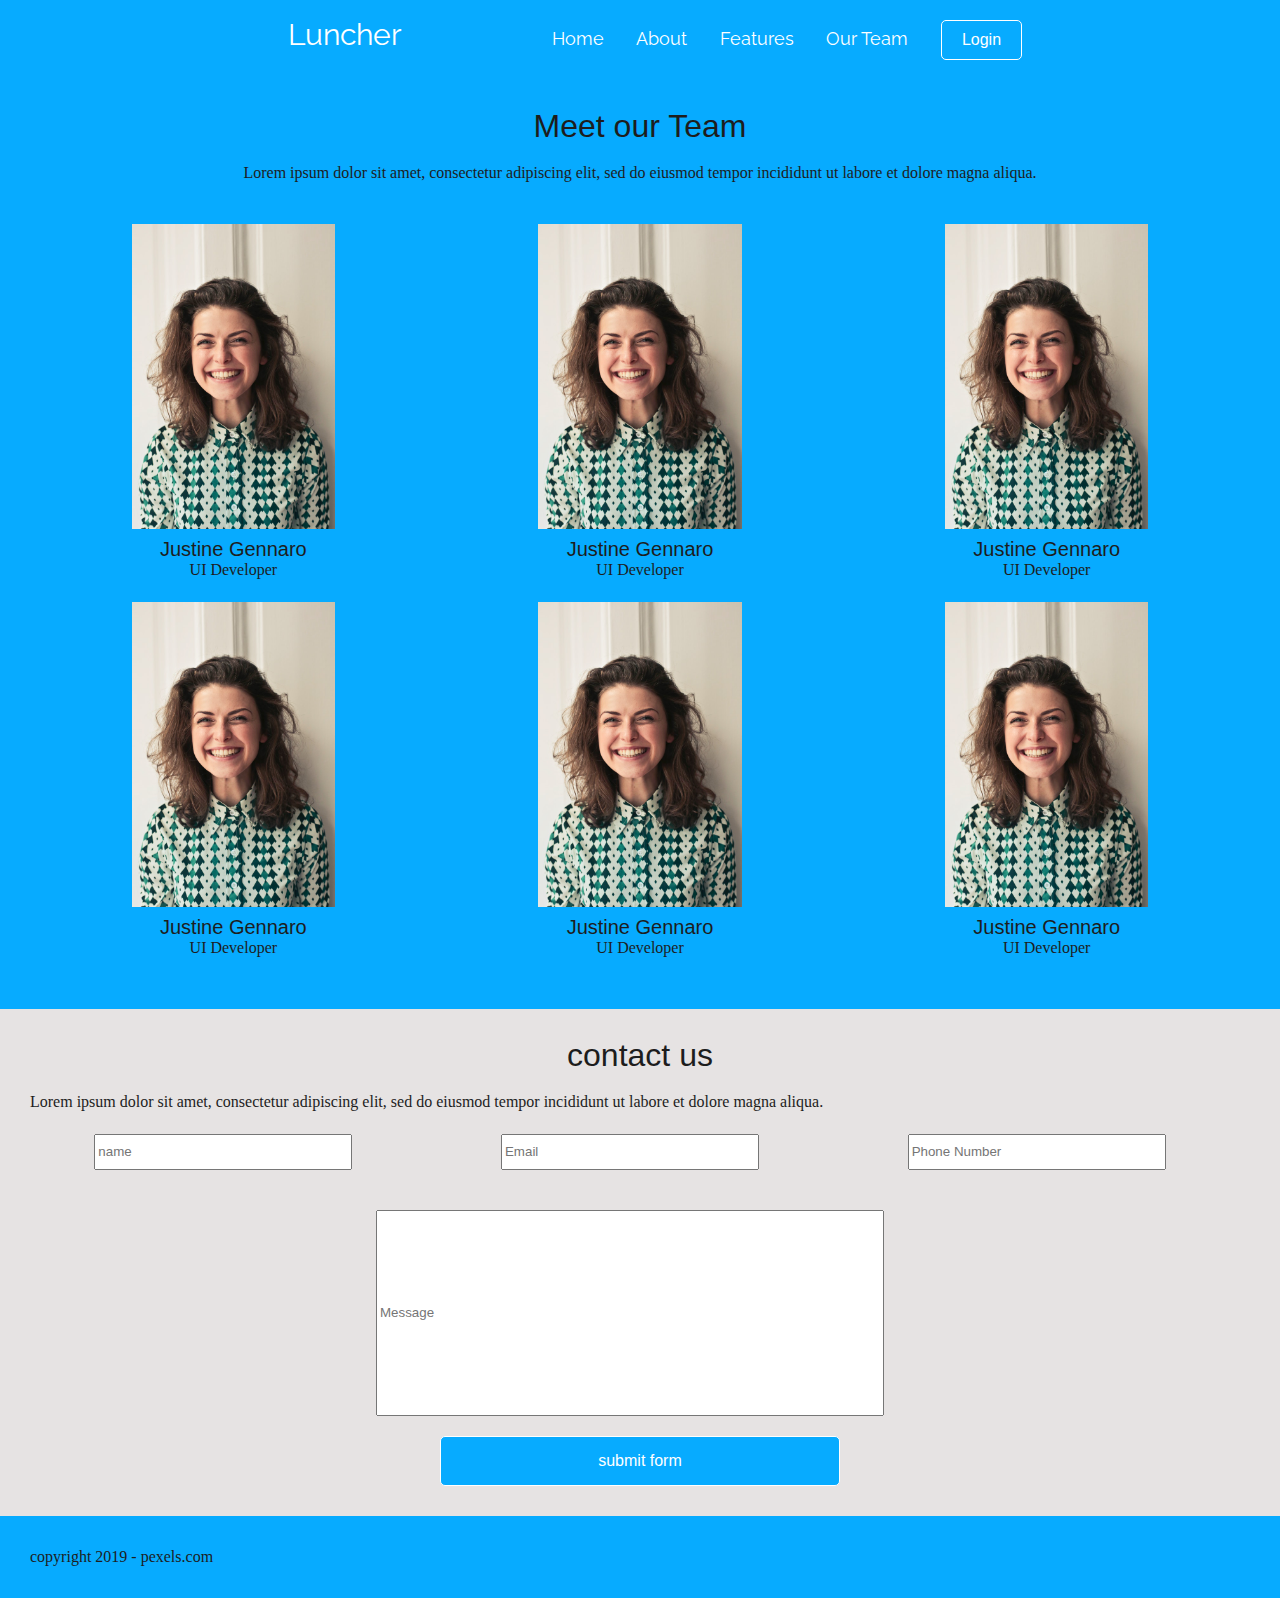
==== team.html @ 5f14edc3 "created the team.html file" ====
<!DOCTYPE html>
<html>
 <head>
    <title>Luncher</title>
    <meta charset="utf-8">
    <meta name="viewport" content="width=device-width, initial-scale=1.0">
    <link href = 'css/index.css' rel='stylesheet'>
    <style>
        @import url('https://fonts.googleapis.com/css?family=Raleway&display=swap');
     </style>
</head>

 <body>

    <div class="container">
            <div class="navigation">
                <!-- <div class="icon500"> -->
                    <a href="#"><img class="menu-icon" src="img/menu.png" alt=""/></a>
                    <h1>Luncher</h1> 
                <!-- </div> -->
                <div class="nav-links">
                    <a href="index.html">Home</a>
                    <a href="#">About</a>
                    <a href="#">Features</a>
                    <a href="#">Our Team</a>
                    <button class="button">Login</button>
                </div>
            </div>  


            <section class="team-container">
                <div class="team-header">
                    <h2>Meet our Team</h2>
                    <p>Lorem ipsum dolor sit amet, consectetur adipiscing elit, sed do eiusmod tempor incididunt ut labore et dolore magna aliqua.</p>
                </div>
                <div class="team-content">
                    <div class="team">
                        <div class="team-1">
                            <img src = "img/teamSample.jpg">
                            <h4>Justine Gennaro</h4>
                            <p>UI Developer</p>
                        </div>
                        <div class="team-2">
                            <img src = "img/teamSample.jpg">
                            <h4>Justine Gennaro</h4>
                            <p>UI Developer</p>
                        </div>
                        <div class="team-3">
                            <img src = "img/teamSample.jpg">
                            <h4>Justine Gennaro</h4>
                            <p>UI Developer</p>
                        </div>
                    </div>
                    <div class="team"> 
                        <div class="team-1">
                            <img src = "img/teamSample.jpg">
                            <h4>Justine Gennaro</h4>
                            <p>UI Developer</p>
                        </div>
                        <div class="team-2">
                            <img src = "img/teamSample.jpg">
                            <h4>Justine Gennaro</h4>
                            <p>UI Developer</p>
                        </div>
                        <div class="team-3">
                            <img src = "img/teamSample.jpg">
                            <h4>Justine Gennaro</h4>
                            <p>UI Developer</p>
                        </div>              
                    </div>
                </div>
            </section>



            <section class="contact-container">
                <div class="contact-text">
                    <h2>contact us</h2>
                    <p>Lorem ipsum dolor sit amet, consectetur adipiscing elit, sed do eiusmod tempor incididunt ut labore et dolore magna aliqua.</p>
                </div>
                <form class="contact-form">
                    <div class="info">
                        <input type="text" name="name" placeholder="name">
                        <input type="text" name="email" placeholder="Email">
                        <input type="text" name="phone-number" placeholder="Phone Number">
                    </div>
                    <div class="message">
                        <input type="text" name="message" placeholder="Message">
                    </div>
                    <div class="btn-div">
                        <button class = "submit-form-btn">submit form</button>
                    </div>
                </form>
            </section>

            <footer>
                <p>copyright 2019 - pexels.com</p>
            </footer>
    </div>
    
</body>
</html>
---- css/index.css ----
/* http://meyerweb.com/eric/tools/css/reset/ 
   v2.0 | 20110126
   License: none (public domain)
*/
html,
body,
div,
span,
applet,
object,
iframe,
h1,
h2,
h3,
h4,
h5,
h6,
p,
blockquote,
pre,
a,
abbr,
acronym,
address,
big,
cite,
code,
del,
dfn,
em,
img,
ins,
kbd,
q,
s,
samp,
small,
strike,
strong,
sub,
sup,
tt,
var,
b,
u,
i,
center,
dl,
dt,
dd,
ol,
ul,
li,
fieldset,
form,
label,
legend,
table,
caption,
tbody,
tfoot,
thead,
tr,
th,
td,
article,
aside,
canvas,
details,
embed,
figure,
figcaption,
footer,
header,
hgroup,
menu,
nav,
output,
ruby,
section,
summary,
time,
mark,
audio,
video {
  margin: 0;
  padding: 0;
  border: 0;
  font-size: 100%;
  font: inherit;
  vertical-align: baseline;
}
/* HTML5 display-role reset for older browsers */
article,
aside,
details,
figcaption,
figure,
footer,
header,
hgroup,
menu,
nav,
section {
  display: block;
}
body {
  line-height: 1;
}
ol,
ul {
  list-style: none;
}
blockquote,
q {
  quotes: none;
}
blockquote:before,
blockquote:after,
q:before,
q:after {
  content: '';
  content: none;
}
table {
  border-collapse: collapse;
  border-spacing: 0;
}
html {
  font-size: 62.5%;
}
body {
  font-family: 'PT Serif', serif;
}
h1,
h2,
h3,
h4,
h5 {
  font-family: 'Russo One', sans-serif;
  font-size: 16px;
}
h2 {
  font-size: 3.2rem;
}
h3 {
  font-size: 2.8rem;
}
p {
  font-size: 1.6rem;
  line-height: 1.4;
}
img {
  max-width: 100%;
  height: auto;
}
.container {
  width: 100%;
  margin: 0 auto;
}
.navigation {
  display: flex;
  flex-direction: row;
  justify-content: center;
  background-color: #07abff;
  padding: 20px;
}
.navigation .menu-icon {
  display: none;
}
.navigation h1 {
  font-family: 'Raleway', sans-serif;
  color: white;
  font-size: 3rem;
  padding-right: 15rem;
}
.navigation a {
  font-family: 'Raleway', sans-serif;
  color: white;
  text-decoration: none;
  padding-right: 3rem;
  font-size: 1.8rem;
}
.navigation .button {
  background-color: #07abff;
  padding: 10px 20px 10px 20px;
  color: white;
  cursor: pointer;
  font-size: 1.6rem;
  border: 1px solid white;
  border-radius: 5px;
}
@media (max-width: 768px) {
  .navigation {
    display: flex;
    flex-direction: column;
    justify-content: center;
    align-items: center;
  }
  .navigation h1 {
    padding-right: 0;
    padding-bottom: 20px;
  }
}
@media (max-width: 500px) {
  .navigation a {
    padding-right: 0;
  }
  .navigation .nav-links {
    display: none;
  }
  .navigation .menu-icon {
    display: inline;
  }
  .navigation .icon500 {
    display: flex;
    flex-direction: row;
    justify-content: space-evenly;
  }
  .navigation h1 {
    padding-bottom: 0;
  }
}
.header {
  background-color: #E6E3E3;
  display: flex;
  flex-direction: row;
  padding: 3rem;
}
.header .header-content {
  text-align: center;
}
.header .header-content h2 {
  padding: 50px 0 40px 0;
}
.header .header-content button {
  background-color: #07abff;
  padding: 10px 20px 10px 20px;
  color: white;
  cursor: pointer;
  font-size: 1.6rem;
  border: 1px solid white;
  border-radius: 5px;
  margin-top: 40px;
}
.header img {
  max-width: 100%;
  justify-content: center;
}
@media (max-width: 500px) {
  .header {
    display: flex;
    flex-direction: column-reverse;
  }
}
.features {
  background-color: #07abff;
  padding: 3rem;
  color: #1D1D1D;
}
.features .features-heading {
  text-align: center;
  padding-bottom: 4rem;
}
.features .features-heading h2 {
  padding-bottom: 2rem;
}
.features .box-features {
  display: flex;
  flex-direction: row;
  justify-content: space-evenly;
}
.features .box-features h3 {
  padding-bottom: 2rem;
  text-align: center;
}
.features .box-features img {
  display: block;
  max-width: 50%;
  margin-left: auto;
  margin-right: auto;
  margin-bottom: 2rem;
}
.features .box-features .box-features-1,
.features .box-features .box-features-2 {
  padding-right: 1.7rem;
  text-align: justify;
}
@media (max-width: 500px) {
  .features .box-features {
    display: flex;
    flex-direction: column;
  }
}
.about {
  padding: 3rem;
  display: flex;
  flex-direction: row;
  background-color: #E6E3E3;
}
.about .about-content {
  text-align: center;
  padding-left: 2rem;
}
.about h2 {
  padding: 2rem 0 2rem 0;
  text-align: center;
}
.about button {
  background-color: #07abff;
  padding: 10px 20px 10px 20px;
  color: white;
  cursor: pointer;
  font-size: 1.6rem;
  border: 1px solid white;
  border-radius: 5px;
  margin-top: 2rem;
}
.about p {
  text-align: left;
  flex-wrap: wrap;
}
.about img {
  margin-top: 2rem;
}
@media (max-width: 500px) {
  .about {
    display: flex;
    flex-direction: column;
  }
}
.team-container {
  padding: 3rem;
  background-color: #07abff;
  color: #1D1D1D;
}
.team-container .team-header {
  text-align: center;
  padding-bottom: 4rem;
}
.team-container .team-header h2 {
  padding-bottom: 2rem;
}
.team-container .team-content .team {
  display: flex;
  flex-direction: row;
  justify-content: space-evenly;
}
.team-container .team-content .team img {
  max-width: 50%;
  display: block;
  margin-left: auto;
  margin-right: auto;
}
.team-container .team-content .team h4 {
  padding-top: 1rem;
  font-size: 20px;
  text-align: center;
}
.team-container .team-content .team p {
  padding-bottom: 2rem;
  text-align: center;
}
.team-container .team-content .team-1 {
  justify-content: center;
}
.subscribe-container {
  padding: 3rem;
  display: flex;
  flex-direction: row;
  background-color: #E6E3E3;
  color: #1D1D1D;
  justify-content: space-around;
  border-bottom: 2px dashed lightblue;
}
.subscribe-container p {
  padding-top: 1rem;
}
.subscribe-container button {
  background-color: #07abff;
  padding: 10px 20px 10px 20px;
  color: white;
  cursor: pointer;
  font-size: 1.6rem;
  border: 1px solid white;
  border-radius: 5px;
}
.subscribe-container input {
  width: 200px;
  height: 30px;
  margin-right: 2rem;
}
.contact-container {
  padding: 3rem;
  background-color: #E6E3E3;
  color: #1D1D1D;
}
.contact-container h2 {
  text-align: center;
  padding-bottom: 2rem;
}
.contact-container .contact-form .info {
  display: flex;
  flex-direction: row;
  justify-content: space-around;
}
.contact-container .contact-form .message {
  text-align: center;
}
.contact-container .contact-form .message input {
  width: 500px;
  height: 200px;
}
.contact-container .contact-form input {
  margin: 20px 0 20px 0;
  width: 250px;
  height: 30px;
  margin-right: 2rem;
}
.contact-container .contact-form .btn-div {
  text-align: center;
}
.contact-container .contact-form .btn-div .submit-form-btn {
  background-color: #07abff;
  padding: 10px 20px 10px 20px;
  color: white;
  cursor: pointer;
  font-size: 1.6rem;
  border: 1px solid white;
  border-radius: 5px;
  width: 400px;
  height: 50px;
}
@media (max-width: 768px) {
  .contact-container .contact-form .message input {
    width: 300px;
    height: 200px;
  }
}
footer {
  padding: 3rem;
  background-color: #07abff;
  color: #1D1D1D;
}
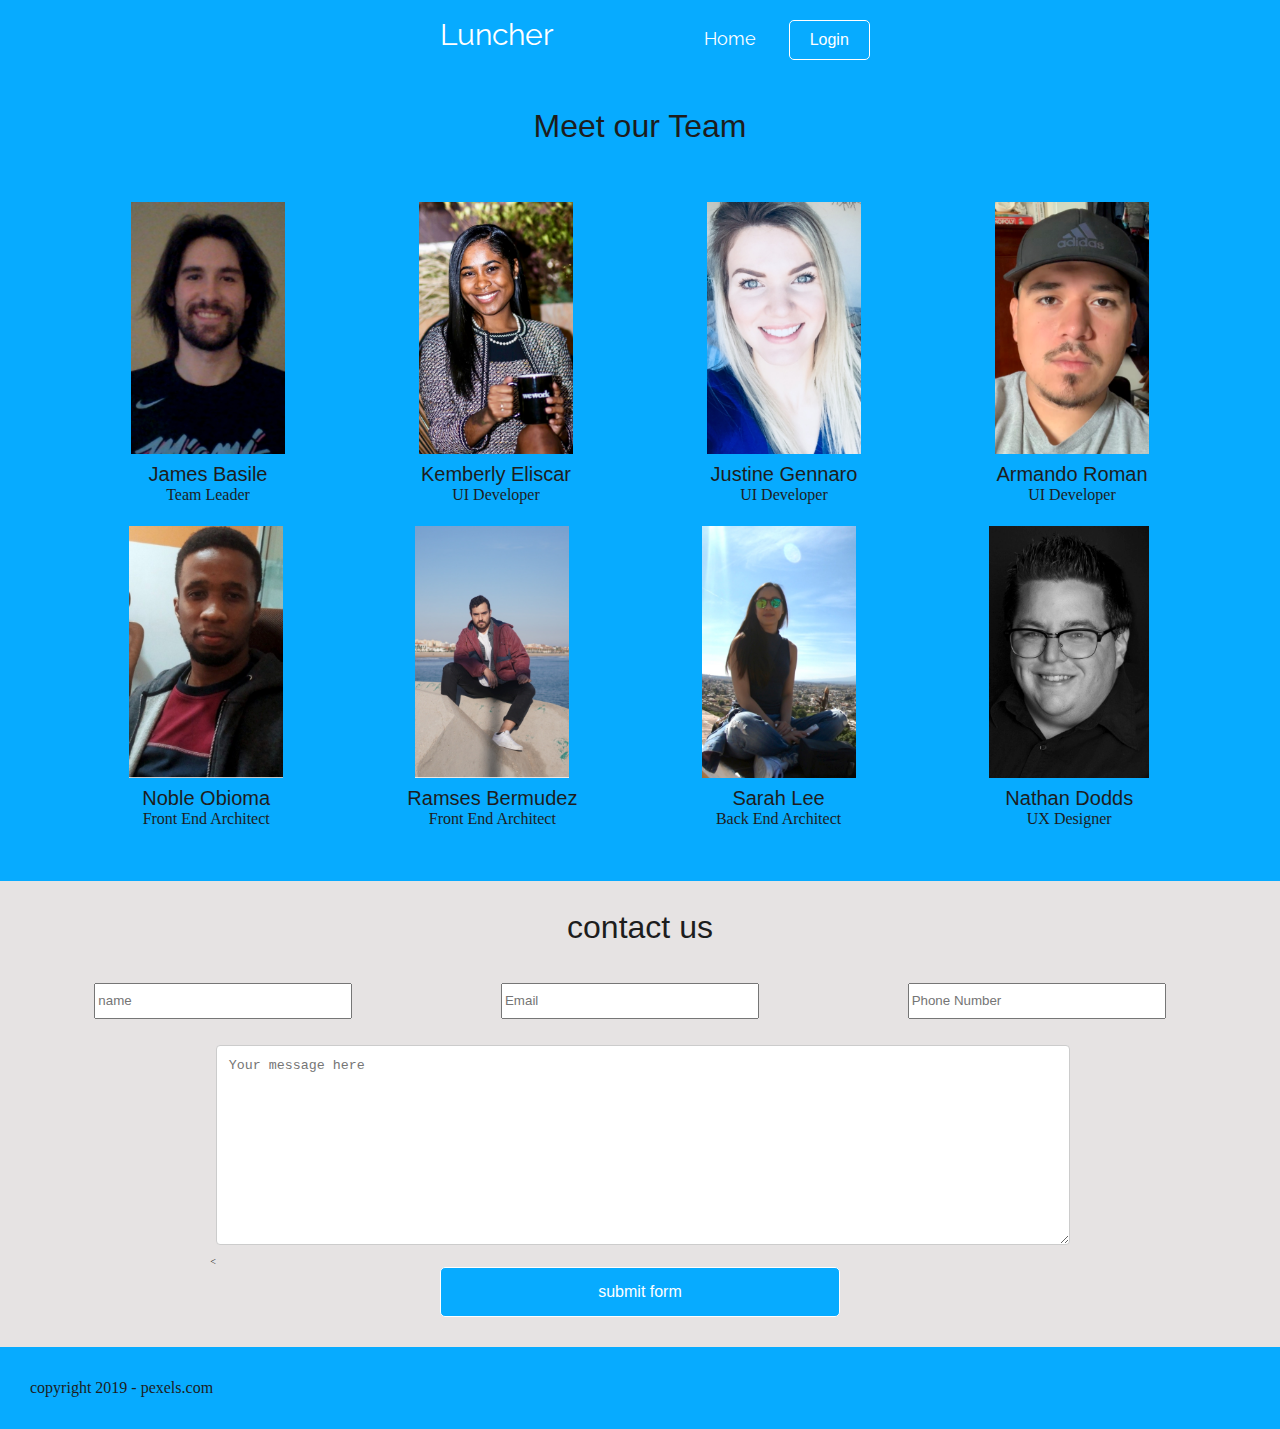
==== commit 9e8c607d: "changed the pictures and content in html to match the product" ====
--- a/team.html
+++ b/team.html
@@ -20,10 +20,11 @@
                 <!-- </div> -->
                 <div class="nav-links">
                     <a href="index.html">Home</a>
-                    <a href="#">About</a>
+                    <!-- <a href="#">About</a>
                     <a href="#">Features</a>
-                    <a href="#">Our Team</a>
+                    <a href="#">Our Team</a> -->
                     <button class="button">Login</button>
+                    <!-- <button class="button">Sign Up</button> -->
                 </div>
             </div>  
 
@@ -31,42 +32,52 @@
             <section class="team-container">
                 <div class="team-header">
                     <h2>Meet our Team</h2>
-                    <p>Lorem ipsum dolor sit amet, consectetur adipiscing elit, sed do eiusmod tempor incididunt ut labore et dolore magna aliqua.</p>
+                    
                 </div>
                 <div class="team-content">
                     <div class="team">
                         <div class="team-1">
-                            <img src = "img/teamSample.jpg">
+                            <img src = "img/james.png">
+                            <h4>James Basile</h4>
+                            <p>Team Leader</p>
+                        </div>
+                        <div class="team-2">
+                            <img src = "img/kemberly.png">
+                            <h4>Kemberly Eliscar</h4>
+                            <p>UI Developer</p>
+                        </div>
+                        <div class="team-3">
+                            <img src = "img/justine.png">
                             <h4>Justine Gennaro</h4>
                             <p>UI Developer</p>
                         </div>
-                        <div class="team-2">
-                            <img src = "img/teamSample.jpg">
-                            <h4>Justine Gennaro</h4>
-                            <p>UI Developer</p>
-                        </div>
-                        <div class="team-3">
-                            <img src = "img/teamSample.jpg">
-                            <h4>Justine Gennaro</h4>
+                        <div class="team-4">
+                            <img src = "img/armando.png">
+                            <h4>Armando Roman</h4>
                             <p>UI Developer</p>
                         </div>
                     </div>
                     <div class="team"> 
                         <div class="team-1">
-                            <img src = "img/teamSample.jpg">
-                            <h4>Justine Gennaro</h4>
-                            <p>UI Developer</p>
+                            <img src = "img/noble.png">
+                            <h4>Noble Obioma</h4>
+                            <p>Front End Architect</p>
                         </div>
                         <div class="team-2">
-                            <img src = "img/teamSample.jpg">
-                            <h4>Justine Gennaro</h4>
-                            <p>UI Developer</p>
+                            <img src = "img/ramses.png">
+                            <h4>Ramses Bermudez</h4>
+                            <p>Front End Architect</p>
                         </div>
                         <div class="team-3">
-                            <img src = "img/teamSample.jpg">
-                            <h4>Justine Gennaro</h4>
-                            <p>UI Developer</p>
-                        </div>              
+                            <img src = "img/sarah.png">
+                            <h4>Sarah Lee</h4>
+                            <p>Back End Architect</p>
+                        </div>  
+                        <div class="team-4">
+                            <img src = "img/nathan.png">
+                            <h4>Nathan Dodds</h4>
+                            <p>UX Designer</p>
+                        </div>            
                     </div>
                 </div>
             </section>
@@ -76,7 +87,6 @@
             <section class="contact-container">
                 <div class="contact-text">
                     <h2>contact us</h2>
-                    <p>Lorem ipsum dolor sit amet, consectetur adipiscing elit, sed do eiusmod tempor incididunt ut labore et dolore magna aliqua.</p>
                 </div>
                 <form class="contact-form">
                     <div class="info">
@@ -85,7 +95,7 @@
                         <input type="text" name="phone-number" placeholder="Phone Number">
                     </div>
                     <div class="message">
-                        <input type="text" name="message" placeholder="Message">
+                        <<textarea name="subject" placeholder="Your message here" style="height:200px"></textarea>
                     </div>
                     <div class="btn-div">
                         <button class = "submit-form-btn">submit form</button>
--- a/css/index.css
+++ b/css/index.css
@@ -211,27 +211,26 @@
   }
   .navigation .menu-icon {
     display: inline;
-  }
-  .navigation .icon500 {
-    display: flex;
-    flex-direction: row;
-    justify-content: space-evenly;
+    text-align: left;
   }
   .navigation h1 {
     padding-bottom: 0;
   }
 }
 .header {
+  padding: 3rem;
   background-color: #E6E3E3;
   display: flex;
   flex-direction: row;
-  padding: 3rem;
 }
 .header .header-content {
   text-align: center;
 }
 .header .header-content h2 {
   padding: 50px 0 40px 0;
+}
+.header .header-content p {
+  padding-right: 2rem;
 }
 .header .header-content button {
   background-color: #07abff;
@@ -273,10 +272,11 @@
 .features .box-features h3 {
   padding-bottom: 2rem;
   text-align: center;
+  font-size: 2rem;
 }
 .features .box-features img {
   display: block;
-  max-width: 50%;
+  max-width: 100%;
   margin-left: auto;
   margin-right: auto;
   margin-bottom: 2rem;
@@ -326,7 +326,7 @@
 @media (max-width: 500px) {
   .about {
     display: flex;
-    flex-direction: column;
+    flex-direction: column-reverse;
   }
 }
 .team-container {
@@ -347,7 +347,7 @@
   justify-content: space-evenly;
 }
 .team-container .team-content .team img {
-  max-width: 50%;
+  max-width: 70%;
   display: block;
   margin-left: auto;
   margin-right: auto;
@@ -361,17 +361,19 @@
   padding-bottom: 2rem;
   text-align: center;
 }
-.team-container .team-content .team-1 {
-  justify-content: center;
+@media (max-width: 500px) {
+  .team-container .team-content .team {
+    display: flex;
+    flex-direction: column;
+  }
 }
 .subscribe-container {
   padding: 3rem;
   display: flex;
   flex-direction: row;
-  background-color: #E6E3E3;
+  background-color: #07abff;
   color: #1D1D1D;
-  justify-content: space-around;
-  border-bottom: 2px dashed lightblue;
+  justify-content: space-evenly;
 }
 .subscribe-container p {
   padding-top: 1rem;
@@ -390,6 +392,8 @@
   height: 30px;
   margin-right: 2rem;
 }
+@media (max-width: 500px) {
+}
 .contact-container {
   padding: 3rem;
   background-color: #E6E3E3;
@@ -407,9 +411,14 @@
 .contact-container .contact-form .message {
   text-align: center;
 }
-.contact-container .contact-form .message input {
-  width: 500px;
-  height: 200px;
+.contact-container .contact-form .message textarea {
+  width: 70%;
+  padding: 12px;
+  border: 1px solid #ccc;
+  border-radius: 4px;
+  box-sizing: border-box;
+  margin-top: 6px;
+  margin-bottom: 20px;
 }
 .contact-container .contact-form input {
   margin: 20px 0 20px 0;
@@ -432,6 +441,13 @@
   height: 50px;
 }
 @media (max-width: 768px) {
+  .contact-container .contact-form .info {
+    display: flex;
+    flex-direction: column;
+  }
+  .contact-container .contact-form .info input {
+    text-align: center;
+  }
   .contact-container .contact-form .message input {
     width: 300px;
     height: 200px;
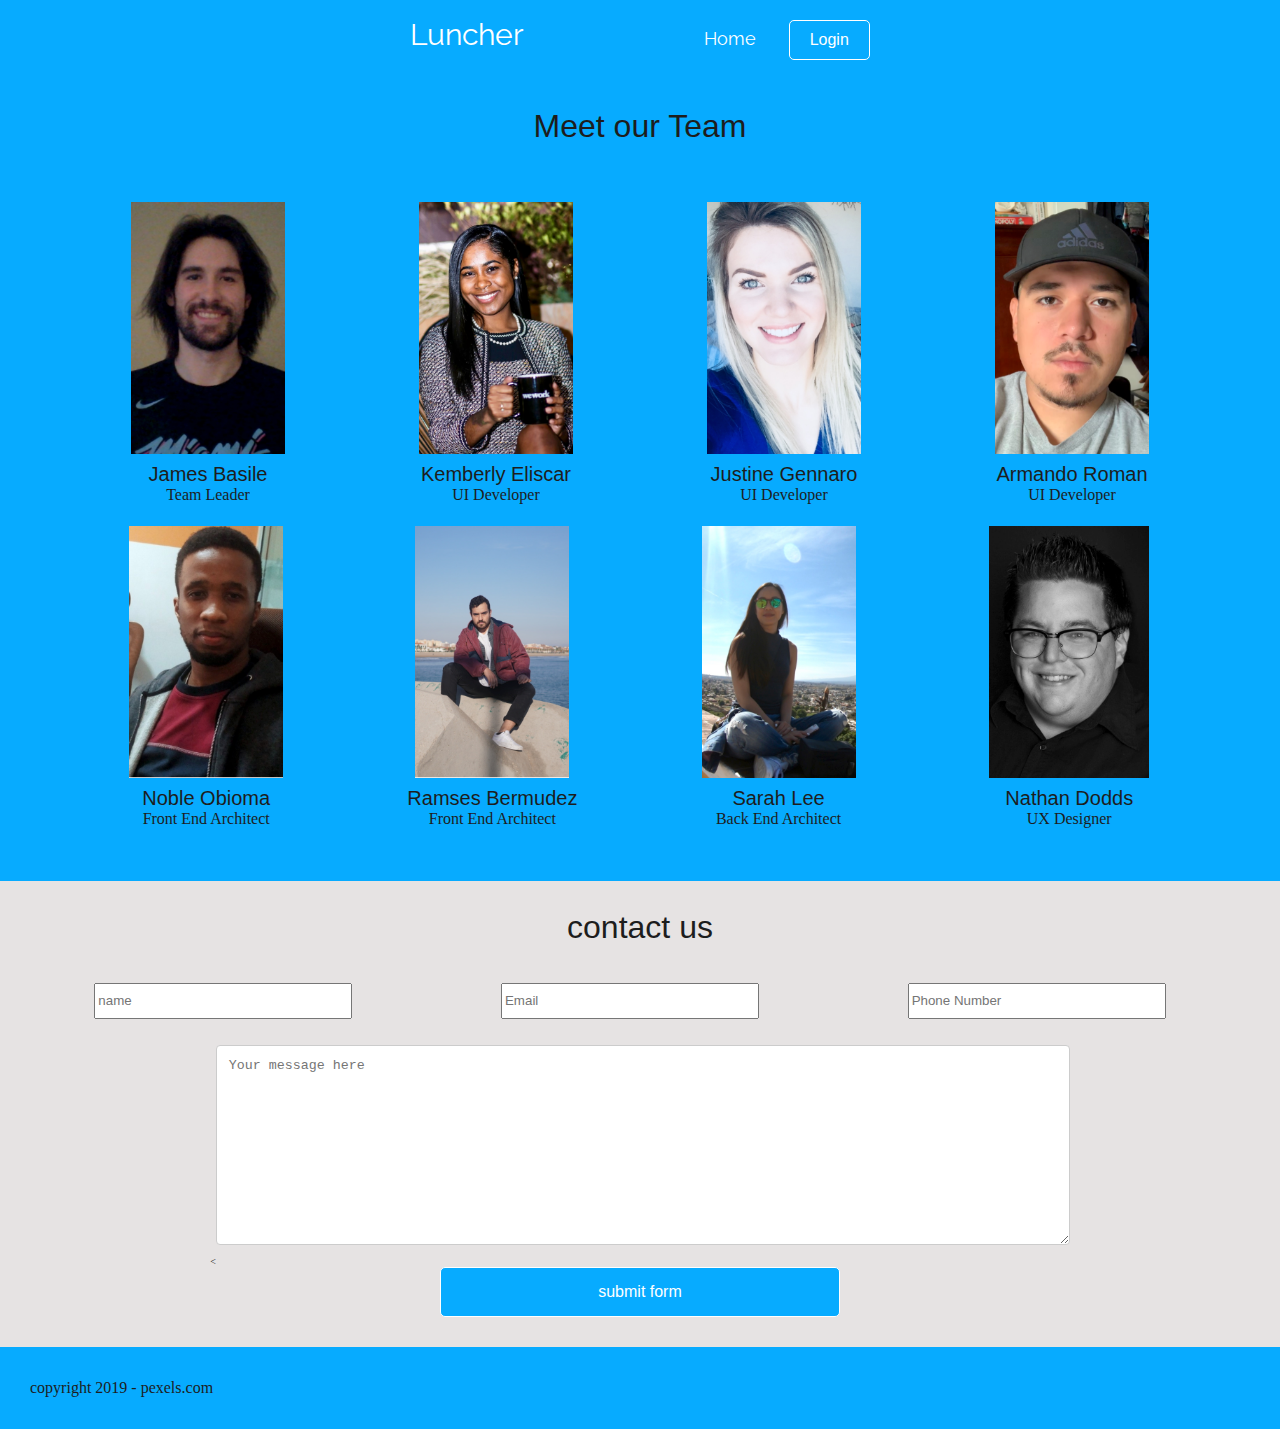
==== commit 92039c4d: "added the dropdown menu in JS file" ====
--- a/team.html
+++ b/team.html
@@ -8,6 +8,7 @@
     <style>
         @import url('https://fonts.googleapis.com/css?family=Raleway&display=swap');
      </style>
+     <script src="./JS/menu.js" async></script>
 </head>
 
  <body>
@@ -15,10 +16,11 @@
     <div class="container">
             <div class="navigation">
                 <!-- <div class="icon500"> -->
+                    
+                    <h1>Luncher</h1> 
                     <a href="#"><img class="menu-icon" src="img/menu.png" alt=""/></a>
-                    <h1>Luncher</h1> 
                 <!-- </div> -->
-                <div class="nav-links">
+                <div class="nav-links teamMenu">
                     <a href="index.html">Home</a>
                     <!-- <a href="#">About</a>
                     <a href="#">Features</a>
--- a/css/index.css
+++ b/css/index.css
@@ -205,9 +205,19 @@
 @media (max-width: 500px) {
   .navigation a {
     padding-right: 0;
+    padding-bottom: 1rem;
+  }
+  .navigation a:hover {
+    text-decoration: aliceblue;
   }
   .navigation .nav-links {
     display: none;
+  }
+  .navigation .menu-open {
+    display: flex;
+    flex-direction: column;
+    border: 1px solid white;
+    padding: 2rem;
   }
   .navigation .menu-icon {
     display: inline;
@@ -225,6 +235,7 @@
 }
 .header .header-content {
   text-align: center;
+  max-width: 80rem;
 }
 .header .header-content h2 {
   padding: 50px 0 40px 0;
@@ -245,6 +256,14 @@
 .header img {
   max-width: 100%;
   justify-content: center;
+}
+@media (max-width: 768px) {
+  .header img {
+    padding-top: 60px;
+  }
+  .header .header-content button {
+    margin-top: 0;
+  }
 }
 @media (max-width: 500px) {
   .header {
@@ -301,6 +320,7 @@
 .about .about-content {
   text-align: center;
   padding-left: 2rem;
+  max-width: 80rem;
 }
 .about h2 {
   padding: 2rem 0 2rem 0;
@@ -322,6 +342,8 @@
 }
 .about img {
   margin-top: 2rem;
+}
+@media (max-width: 768px) {
 }
 @media (max-width: 500px) {
   .about {
@@ -413,7 +435,7 @@
 }
 .contact-container .contact-form .message textarea {
   width: 70%;
-  padding: 12px;
+  padding: 1.2rem;
   border: 1px solid #ccc;
   border-radius: 4px;
   box-sizing: border-box;
@@ -437,8 +459,8 @@
   font-size: 1.6rem;
   border: 1px solid white;
   border-radius: 5px;
-  width: 400px;
-  height: 50px;
+  width: 40rem;
+  height: 5rem;
 }
 @media (max-width: 768px) {
   .contact-container .contact-form .info {
@@ -446,11 +468,11 @@
     flex-direction: column;
   }
   .contact-container .contact-form .info input {
-    text-align: center;
+    margin-left: 9rem;
   }
   .contact-container .contact-form .message input {
-    width: 300px;
-    height: 200px;
+    width: 30rem;
+    height: 20rem;
   }
 }
 footer {
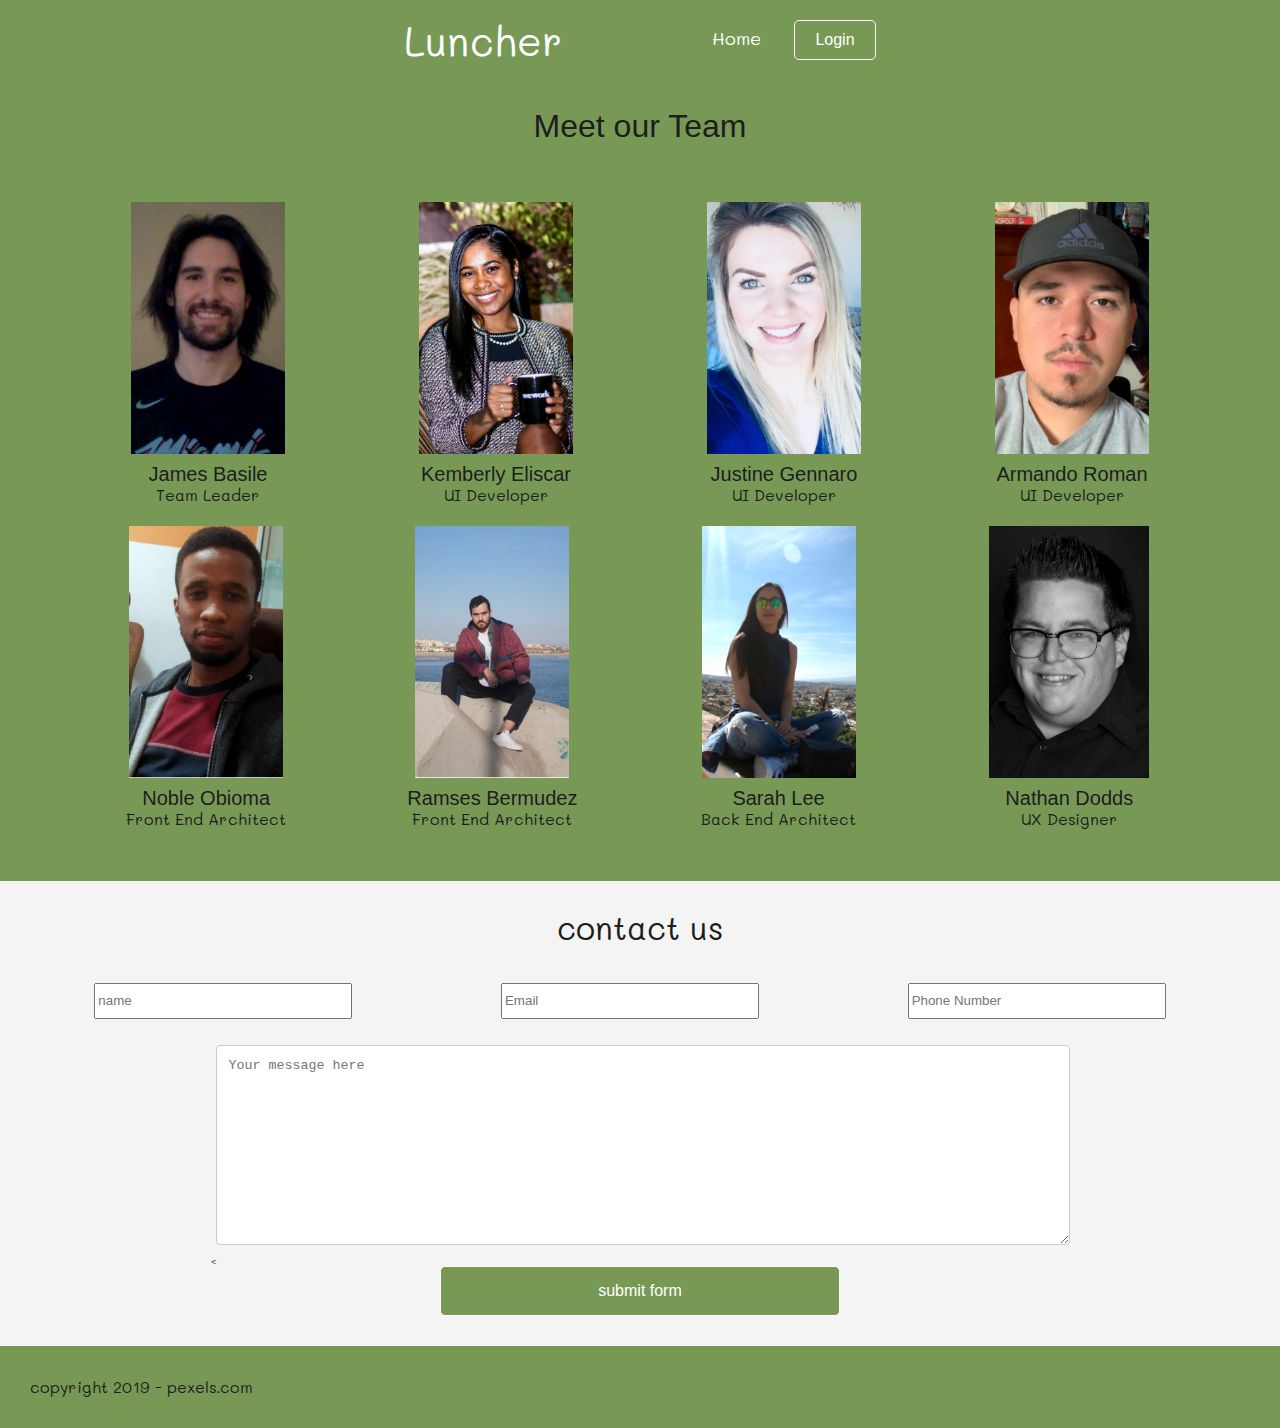
==== commit 951629ca: "fixed the menu in mobile version and the login button on navigation" ====
--- a/team.html
+++ b/team.html
@@ -7,6 +7,7 @@
     <link href = 'css/index.css' rel='stylesheet'>
     <style>
         @import url('https://fonts.googleapis.com/css?family=Raleway&display=swap');
+        @import url('https://fonts.googleapis.com/css?family=Mali&display=swap');
      </style>
      <script src="./JS/menu.js" async></script>
 </head>
@@ -16,17 +17,12 @@
     <div class="container">
             <div class="navigation">
                 <!-- <div class="icon500"> -->
-                    
+                <div>
                     <h1>Luncher</h1> 
-                    <a href="#"><img class="menu-icon" src="img/menu.png" alt=""/></a>
-                <!-- </div> -->
-                <div class="nav-links teamMenu">
+                </div> 
+                <div class="team-menu">
                     <a href="index.html">Home</a>
-                    <!-- <a href="#">About</a>
-                    <a href="#">Features</a>
-                    <a href="#">Our Team</a> -->
                     <button class="button">Login</button>
-                    <!-- <button class="button">Sign Up</button> -->
                 </div>
             </div>  
 
@@ -92,9 +88,9 @@
                 </div>
                 <form class="contact-form">
                     <div class="info">
-                        <input type="text" name="name" placeholder="name">
-                        <input type="text" name="email" placeholder="Email">
-                        <input type="text" name="phone-number" placeholder="Phone Number">
+                        <input class="input" type="text" name="name" placeholder="name">
+                        <input class="input" type="text" name="email" placeholder="Email">
+                        <input class="input" type="text" name="phone-number" placeholder="Phone Number">
                     </div>
                     <div class="message">
                         <<textarea name="subject" placeholder="Your message here" style="height:200px"></textarea>
--- a/css/index.css
+++ b/css/index.css
@@ -130,7 +130,7 @@
   font-size: 62.5%;
 }
 body {
-  font-family: 'PT Serif', serif;
+  font-family: 'Mali', cursive;
 }
 h1,
 h2,
@@ -162,27 +162,30 @@
   display: flex;
   flex-direction: row;
   justify-content: center;
-  background-color: #07abff;
+  background-color: #789956;
   padding: 20px;
 }
 .navigation .menu-icon {
   display: none;
 }
 .navigation h1 {
-  font-family: 'Raleway', sans-serif;
-  color: white;
-  font-size: 3rem;
+  font-family: 'Mali', cursive;
+  color: white;
+  font-size: 4rem;
   padding-right: 15rem;
 }
 .navigation a {
-  font-family: 'Raleway', sans-serif;
+  font-family: 'Mali', cursive;
   color: white;
   text-decoration: none;
   padding-right: 3rem;
   font-size: 1.8rem;
 }
+.navigation a:hover {
+  color: black;
+}
 .navigation .button {
-  background-color: #07abff;
+  background-color: #789956;
   padding: 10px 20px 10px 20px;
   color: white;
   cursor: pointer;
@@ -203,33 +206,87 @@
   }
 }
 @media (max-width: 500px) {
+  .navigation {
+    display: none;
+  }
   .navigation a {
     padding-right: 0;
-    padding-bottom: 1rem;
-  }
-  .navigation a:hover {
-    text-decoration: aliceblue;
   }
   .navigation .nav-links {
     display: none;
   }
-  .navigation .menu-open {
-    display: flex;
-    flex-direction: column;
-    border: 1px solid white;
-    padding: 2rem;
-  }
-  .navigation .menu-icon {
-    display: inline;
-    text-align: left;
-  }
   .navigation h1 {
     padding-bottom: 0;
   }
+  .navigation .team-menu {
+    margin-top: 2rem;
+  }
+  .navigation .team-menu button {
+    margin-left: 10rem;
+  }
+}
+.nav-mobile {
+  display: none;
+}
+@media (max-width: 500px) {
+  .nav-mobile {
+    height: 100px;
+    display: flex;
+    flex-direction: row;
+    justify-content: space-around;
+    background-color: #789956;
+  }
+  .nav-mobile .nav-links2 {
+    display: none;
+    margin-top: 70px;
+    background-color: #789956;
+    border: none;
+    padding: 1rem;
+  }
+  .nav-mobile .nav-links2 a {
+    color: white;
+    text-decoration: none;
+    font-size: 2rem;
+    padding-bottom: 1rem;
+  }
+  .nav-mobile .nav-links2 a:hover {
+    color: black;
+  }
+  .nav-mobile h1 {
+    font-family: 'Mali', cursive;
+    color: white;
+    font-size: 4rem;
+    padding-top: 2.5rem;
+  }
+  .nav-mobile .menu-open {
+    display: flex;
+    flex-direction: column;
+    position: absolute;
+    z-index: 99;
+    border: 1px solid white;
+  }
+  .nav-mobile .menu-btn {
+    display: flex;
+    flex-direction: column;
+  }
+  .nav-mobile .menu-icon {
+    display: inline;
+    margin-top: 2.5rem;
+  }
+  .nav-mobile .button {
+    background-color: #789956;
+    padding: 0 2rem 0 2rem;
+    margin: 3rem 0 3rem 0;
+    color: white;
+    cursor: pointer;
+    font-size: 1.6rem;
+    border: 1px solid white;
+    border-radius: 5px;
+  }
 }
 .header {
   padding: 3rem;
-  background-color: #E6E3E3;
+  background-color: #F4F4F4;
   display: flex;
   flex-direction: row;
 }
@@ -239,12 +296,13 @@
 }
 .header .header-content h2 {
   padding: 50px 0 40px 0;
+  font-family: 'Mali', cursive;
 }
 .header .header-content p {
   padding-right: 2rem;
 }
 .header .header-content button {
-  background-color: #07abff;
+  background-color: #789956;
   padding: 10px 20px 10px 20px;
   color: white;
   cursor: pointer;
@@ -258,9 +316,6 @@
   justify-content: center;
 }
 @media (max-width: 768px) {
-  .header img {
-    padding-top: 60px;
-  }
   .header .header-content button {
     margin-top: 0;
   }
@@ -270,9 +325,12 @@
     display: flex;
     flex-direction: column-reverse;
   }
+  .header .header-content button {
+    margin-top: 2rem;
+  }
 }
 .features {
-  background-color: #07abff;
+  background-color: #789956;
   padding: 3rem;
   color: #1D1D1D;
 }
@@ -282,6 +340,7 @@
 }
 .features .features-heading h2 {
   padding-bottom: 2rem;
+  font-family: 'Mali', cursive;
 }
 .features .box-features {
   display: flex;
@@ -292,6 +351,7 @@
   padding-bottom: 2rem;
   text-align: center;
   font-size: 2rem;
+  font-family: 'Mali', cursive;
 }
 .features .box-features img {
   display: block;
@@ -315,7 +375,7 @@
   padding: 3rem;
   display: flex;
   flex-direction: row;
-  background-color: #E6E3E3;
+  background-color: #F4F4F4;
 }
 .about .about-content {
   text-align: center;
@@ -325,9 +385,10 @@
 .about h2 {
   padding: 2rem 0 2rem 0;
   text-align: center;
+  font-family: 'Mali', cursive;
 }
 .about button {
-  background-color: #07abff;
+  background-color: #789956;
   padding: 10px 20px 10px 20px;
   color: white;
   cursor: pointer;
@@ -353,7 +414,7 @@
 }
 .team-container {
   padding: 3rem;
-  background-color: #07abff;
+  background-color: #789956;
   color: #1D1D1D;
 }
 .team-container .team-header {
@@ -393,7 +454,7 @@
   padding: 3rem;
   display: flex;
   flex-direction: row;
-  background-color: #07abff;
+  background-color: #789956;
   color: #1D1D1D;
   justify-content: space-evenly;
 }
@@ -401,7 +462,7 @@
   padding-top: 1rem;
 }
 .subscribe-container button {
-  background-color: #07abff;
+  background-color: #789956;
   padding: 10px 20px 10px 20px;
   color: white;
   cursor: pointer;
@@ -418,12 +479,13 @@
 }
 .contact-container {
   padding: 3rem;
-  background-color: #E6E3E3;
+  background-color: #F4F4F4;
   color: #1D1D1D;
 }
 .contact-container h2 {
   text-align: center;
   padding-bottom: 2rem;
+  font-family: 'Mali', cursive;
 }
 .contact-container .contact-form .info {
   display: flex;
@@ -452,7 +514,7 @@
   text-align: center;
 }
 .contact-container .contact-form .btn-div .submit-form-btn {
-  background-color: #07abff;
+  background-color: #789956;
   padding: 10px 20px 10px 20px;
   color: white;
   cursor: pointer;
@@ -466,9 +528,10 @@
   .contact-container .contact-form .info {
     display: flex;
     flex-direction: column;
-  }
-  .contact-container .contact-form .info input {
-    margin-left: 9rem;
+    text-align: center;
+  }
+  .contact-container .contact-form .info .input {
+    margin: 1rem auto;
   }
   .contact-container .contact-form .message input {
     width: 30rem;
@@ -477,6 +540,6 @@
 }
 footer {
   padding: 3rem;
-  background-color: #07abff;
+  background-color: #789956;
   color: #1D1D1D;
 }
